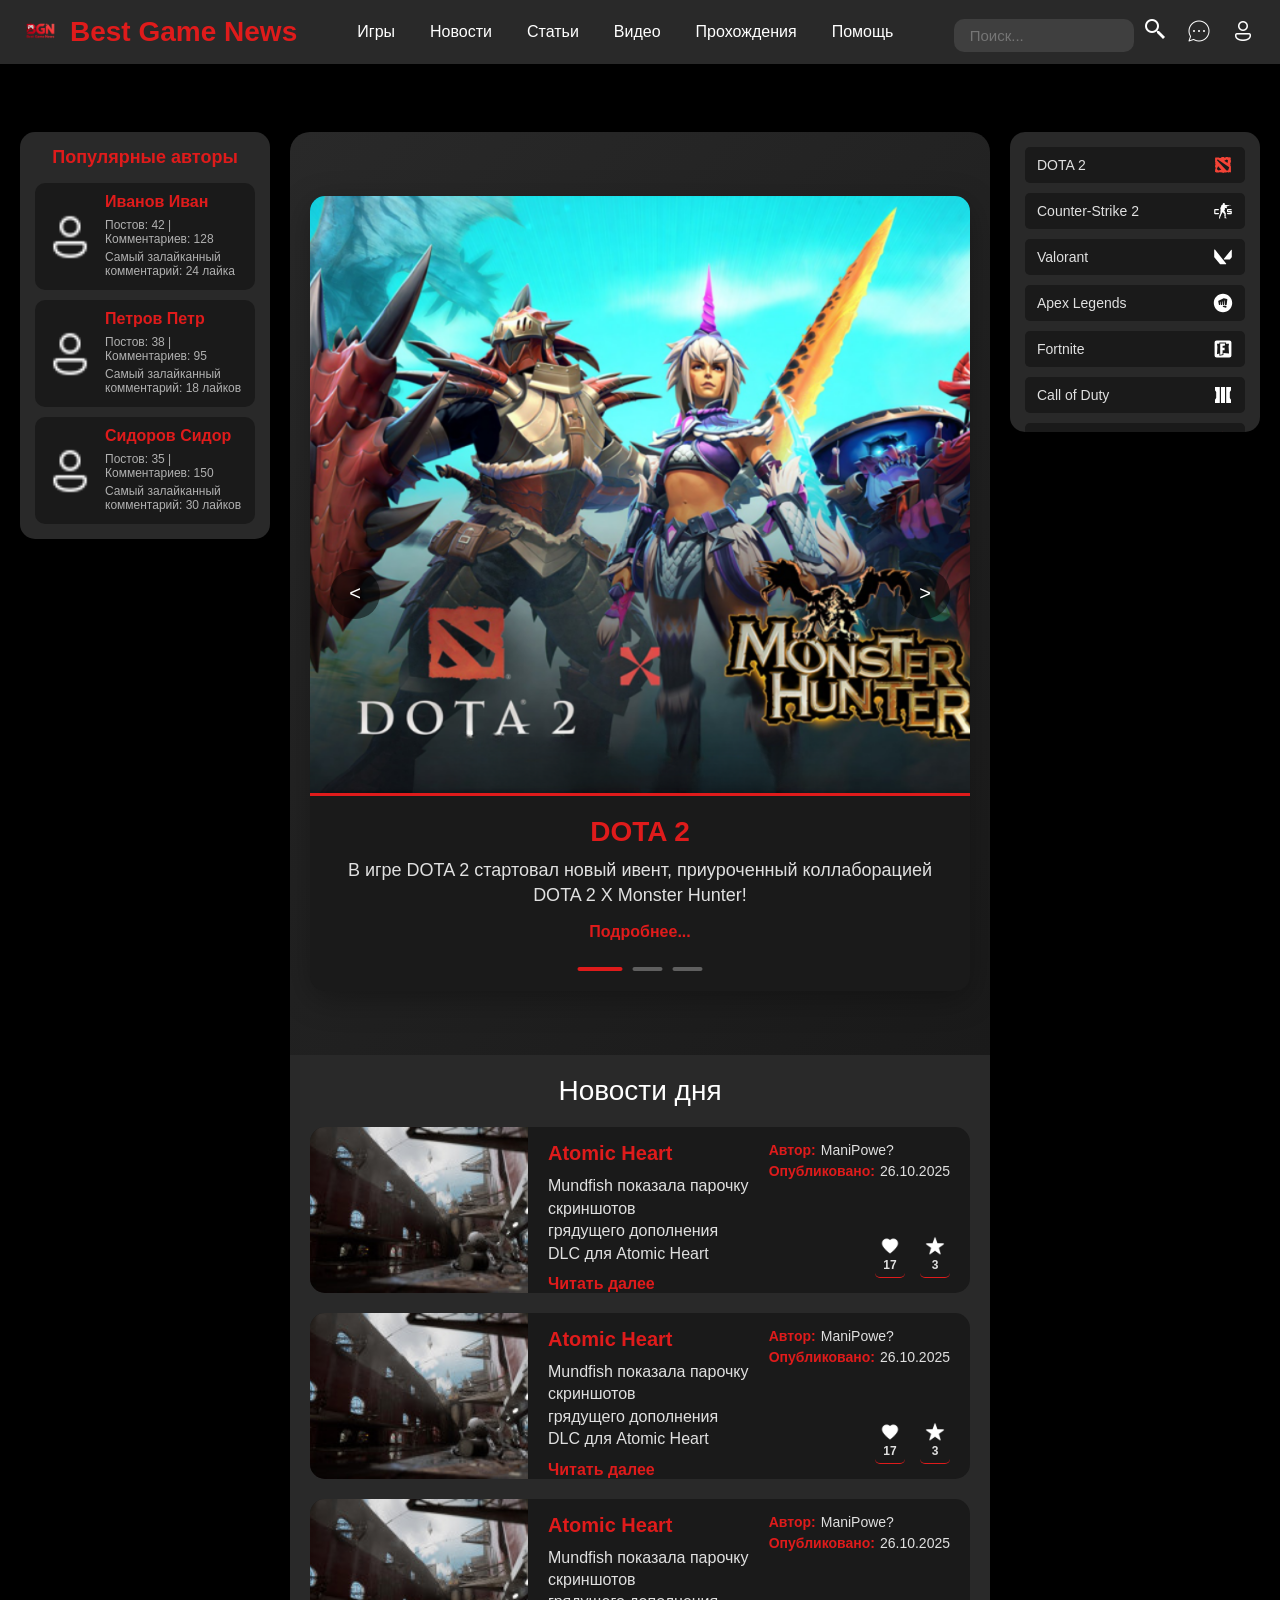
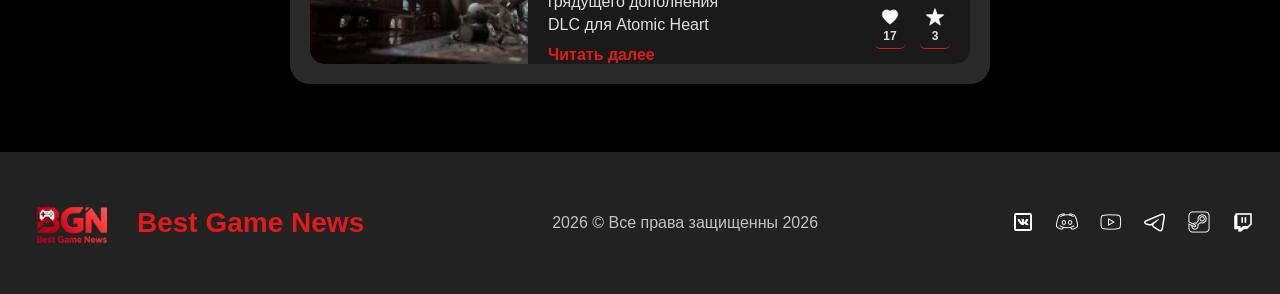
==== index.html @ 0c511cc6 "0.2" ====
<!DOCTYPE html>
<html lang="ru">

<head>
    <meta charset="UTF-8">
    <meta name="viewport" content="width=device-width, initial-scale=1.0">
    <link rel="stylesheet" href="css/style.css">
    <link rel="icon" href="/assets/Media/Photo/asd.png">
    <title>Best Game News</title>
</head>

<body>
    <script src="/assets/JS/main_slider.js"></script>
    <header>
        <div class="header">
            <div class="logo-wrap">
                <a class="logo-link" href="index.html">
                    <img src="/assets/Media/Photo/Logo.png" alt="Логотип Best Game News">
                </a>
                <div class="logo">Best Game News</div>
            </div>
            <nav class="nav">
                <a href="#">Игры</a>
                <a href="#">Новости</a>
                <a href="#">Статьи</a>
                <a href="#">Видео</a>
                <a href="#">Прохождения</a>
                <a href="#">Помощь</a>
            </nav>
            <div class="search-wrap">
                <form action="#" method="get">
                    <input type="search" name="text" class="search-input" placeholder=" Поиск...">
                    <button type="submit" class="search-btn">
                        <img src="/assets/Media/Photo/search.png" alt="Поиск">
                    </button>
                </form>
                <div class="auth">
                    <a href="login.html">
                        <button class="icon-btn" type="button" aria-label="Комментарии">
                            <img src="/assets/Media/Photo/comm.png" alt="Комментарии">
                        </button>
                    </a>
                    <a href="/login.html">
                        <button class="icon-btn" type="button" aria-label="Профиль">
                            <img src="/assets/Media/Photo/man.png" alt="Профиль">
                        </button>
                    </a>
                </div>
            </div>
        </div>
    </header>

    <main>
        <div class="main-container">
            <div class="content-wrapper">
                <div class="left-sidebar">
                    <div class="popular-authors">
                        <h3>Популярные авторы</h3>
                        <div class="author-card">
                            <img src="/assets/Media/Photo/man.png" alt="Фото автора 1">
                            <div class="author-info">
                                <h4>Иванов Иван</h4>
                                <p>Постов: 42 | Комментариев: 128</p>
                                <p>Самый залайканный комментарий: 24 лайка</p>
                            </div>
                        </div>
                        <div class="author-card">
                            <img src="/assets/Media/Photo/man.png" alt="Фото автора 2">
                            <div class="author-info">
                                <h4>Петров Петр</h4>
                                <p>Постов: 38 | Комментариев: 95</p>
                                <p>Самый залайканный комментарий: 18 лайков</p>
                            </div>
                        </div>
                        <div class="author-card">
                            <img src="/assets/Media/Photo/man.png" alt="Фото автора 3">
                            <div class="author-info">
                                <h4>Сидоров Сидор</h4>
                                <p>Постов: 35 | Комментариев: 150</p>
                                <p>Самый залайканный комментарий: 30 лайков</p>
                            </div>
                        </div>
                    </div>
                </div>

                <div class="main-content">
                    <!-- ... остальной HTML ... -->
                    <div class="hero-section">
                        <!-- Контейнер для слайдера -->
                        <div class="hero-slider">
                            <!-- Контейнер для слайдов -->
                            <div class="slider-container">
                                <!-- Слайд 1 -->
                                <div class="hero-card slide active">
                                    <img src="/assets/Media/Photo/dota2.png" loading="lazy" alt="DOTA 2">
                                    <div class="hero-text">
                                        <h2>DOTA 2</h2>
                                        <p>В игре DOTA 2 стартовал новый ивент, приуроченный коллаборацией DOTA 2 X
                                            Monster Hunter!</p>
                                        <a href="#">Подробнее...</a>
                                    </div>
                                </div>
                                <!-- Слайд 2 -->
                                <div class="hero-card slide">
                                    <img src="/assets/Media/Photo/atomic_heart_sl.jpg" loading="lazy" alt="Atomic Heart">
                                    <div class="hero-text">
                                        <h2>Atomic Heart</h2>
                                        <p>Mundfish показала парочку скриншотов грядущего дополнения DLC для Atomic
                                            Heart</p>
                                        <a href="#">Подробнее...</a>
                                    </div>
                                </div>
                                <!-- Слайд 3 -->
                                <div class="hero-card slide">
                                    <img src="/assets/Media/Photo/Calofduty.jpg" loading="lazy" alt="Call of Duty">
                                    <div class="hero-text">
                                        <h2>Call of Duty</h2>
                                        <p>Вышел новый трейлер MWIII</p>
                                        <a href="#">Подробнее...</a>
                                    </div>
                                </div>
                            </div>
                            <button class="slider-btn prev-btn" aria-label="Предыдущий слайд">&lt;</button>
                            <button class="slider-btn next-btn" aria-label="Следующий слайд">&gt;</button>
                            <div class="slider-indicators">
                            </div>
                        </div>
                    </div>
                    <div class="news-container">
                        <div class="section-header">
                            <h2>Новости дня</h2>
                        </div>
                        <div class="news-list">
                            <article>
                                <img src="/assets/Media/Photo/atomic.jpg" alt="Atomic Heart">
                                <div class="news-content">
                                    <div class="content-main">
                                        <h3>Atomic Heart</h3>
                                        <p>Mundfish показала парочку скриншотов<br>грядущего дополнения DLC для Atomic
                                            Heart</p>
                                        <a href="#">Читать далее</a>
                                    </div>
                                    <div class="content-sidebar">
                                        <div class="news-meta">
                                            <div class="meta-item">
                                                <span class="meta-label">Автор:</span>
                                                <span class="meta-value">ManiPowe?</span>
                                            </div>
                                            <div class="meta-item">
                                                <span class="meta-label">Опубликовано:</span>
                                                <span class="meta-value">26.10.2025</span>
                                            </div>
                                        </div>
                                        <div class="news-actions">
                                            <div class="action-btn like-btn">
                                                <img src="/assets/Media/Photo/icons8-лайк-с-заливкой-50.png"
                                                    alt="Нравится">
                                                <span class="action-count">17</span>
                                            </div>
                                            <div class="action-btn favorite-btn">
                                                <img src="/assets/Media/Photo/icons8-звезда-50.png" alt="В избранное">
                                                <span class="action-count">3</span>
                                            </div>
                                        </div>
                                    </div>
                                </div>
                            </article>

                            <article>
                                <img src="/assets/Media/Photo/atomic.jpg" alt="Atomic Heart">
                                <div class="news-content">
                                    <div class="content-main">
                                        <h3>Atomic Heart</h3>
                                        <p>Mundfish показала парочку скриншотов<br>грядущего дополнения DLC для Atomic
                                            Heart</p>
                                        <a href="#">Читать далее</a>
                                    </div>
                                    <div class="content-sidebar">
                                        <div class="news-meta">
                                            <div class="meta-item">
                                                <span class="meta-label">Автор:</span>
                                                <span class="meta-value">ManiPowe?</span>
                                            </div>
                                            <div class="meta-item">
                                                <span class="meta-label">Опубликовано:</span>
                                                <span class="meta-value">26.10.2025</span>
                                            </div>
                                        </div>
                                        <div class="news-actions">
                                            <div class="action-btn like-btn">
                                                <img src="/assets/Media/Photo/icons8-лайк-с-заливкой-50.png"
                                                    alt="Нравится">
                                                <span class="action-count">17</span>
                                            </div>
                                            <div class="action-btn favorite-btn">
                                                <img src="/assets/Media/Photo/icons8-звезда-50.png" alt="В избранное">
                                                <span class="action-count">3</span>
                                            </div>
                                        </div>
                                    </div>
                                </div>
                            </article>

                            <article>
                                <img src="/assets/Media/Photo/atomic.jpg" alt="Atomic Heart">
                                <div class="news-content">
                                    <div class="content-main">
                                        <h3>Atomic Heart</h3>
                                        <p>Mundfish показала парочку скриншотов<br>грядущего дополнения DLC для Atomic
                                            Heart</p>
                                        <a href="#">Читать далее</a>
                                    </div>
                                    <div class="content-sidebar">
                                        <div class="news-meta">
                                            <div class="meta-item">
                                                <span class="meta-label">Автор:</span>
                                                <span class="meta-value">ManiPowe?</span>
                                            </div>
                                            <div class="meta-item">
                                                <span class="meta-label">Опубликовано:</span>
                                                <span class="meta-value">26.10.2025</span>
                                            </div>
                                        </div>
                                        <div class="news-actions">
                                            <div class="action-btn like-btn">
                                                <img src="/assets/Media/Photo/icons8-лайк-с-заливкой-50.png"
                                                    alt="Нравится">
                                                <span class="action-count">17</span>
                                            </div>
                                            <div class="action-btn favorite-btn">
                                                <img src="/assets/Media/Photo/icons8-звезда-50.png" alt="В избранное">
                                                <span class="action-count">3</span>
                                            </div>
                                        </div>
                                    </div>
                                </div>
                            </article>
                        </div>
                    </div>
                </div>

                <div class="right-sidebar">
                    <div class="game-marquee">
                        <div class="marquee-content">
                            <a href="#" class="marquee-item">
                                <span class="game-name">DOTA 2</span>
                                <img class="game-icon" src="/assets/Media/ico/icons8-дота-2.svg" alt="DOTA 2">
                            </a>
                            <a href="#" class="marquee-item">
                                <span class="game-name">Counter-Strike 2</span>
                                <img class="game-icon" src="/assets/Media/ico/icons8-counter-strike.svg"
                                    alt="Counter-Strike 2">
                            </a>
                            <a href="#" class="marquee-item">
                                <span class="game-name">Valorant</span>
                                <img class="game-icon" src="/assets/Media/ico/icons8-valorant.svg" alt="Valorant">
                            </a>
                            <a href="#" class="marquee-item">
                                <span class="game-name">Apex Legends</span>
                                <img class="game-icon" src="/assets/Media/ico/icons8-riot-games.svg" alt="Apex Legends">
                            </a>
                            <a href="#" class="marquee-item">
                                <span class="game-name">Fortnite</span>
                                <img class="game-icon" src="/assets/Media/ico/icons8-fortnite.svg" alt="Fortnite">
                            </a>
                            <a href="#" class="marquee-item">
                                <span class="game-name">Call of Duty</span>
                                <img class="game-icon" src="/assets/Media/ico/icons8-call-of-duty-black-ops-3.svg"
                                    alt="Call of Duty">
                            </a>
                            <a href="#" class="marquee-item">
                                <span class="game-name">League of Legends</span>
                                <img class="game-icon"
                                    src="/assets/Media/ico/icons8-адский-дракон-league-of-legends.svg"
                                    alt="League of Legends">
                            </a>
                            <a href="#" class="marquee-item">
                                <span class="game-name">Overwatch 2</span>
                                <img class="game-icon" src="/assets/Media/ico/icons8-overwatch.svg" alt="Overwatch 2">
                            </a>
                            <a href="#" class="marquee-item">
                                <span class="game-name">Genshin Impact</span>
                                <img class="game-icon" src="/assets/Media/ico/icons8-genshin-impact-logo.svg"
                                    alt="Genshin Impact">
                            </a>
                            <a href="#" class="marquee-item">
                                <span class="game-name">World of Warcraft</span>
                                <img class="game-icon" src="/assets/Media/ico//icons8-world-of-warcraft.svg"
                                    alt="World of Warcraft">
                            </a>
                            <a href="#" class="marquee-item">
                                <span class="game-name">Among Us</span>
                                <img class="game-icon" src="/assets/Media/ico/icons8-among-us.svg" alt="Among Us">
                            </a>
                            <a href="#" class="marquee-item">
                                <span class="game-name">Minecraft</span>
                                <img class="game-icon" src="/assets/Media/ico/icons8-куб-травы-из-minecraft.svg"
                                    alt="Minecraft">
                            </a>
                            <a href="#" class="marquee-item">
                                <span class="game-name">Grand Theft Auto V</span>
                                <img class="game-icon" src="/assets/Media/ico/icons8-grand-theft-auto-v.svg"
                                    alt="Grand Theft Auto V">
                            </a>
                            <a href="#" class="marquee-item">
                                <span class="game-name">Red Dead Redemption 2</span>
                                <img class="game-icon" src="/assets/Media/ico/red-dead-redemption-2-wordmark-light.svg"
                                    alt="Red Dead Redemption 2">
                            </a>
                            <a href="#" class="marquee-item">
                                <span class="game-name">The Witcher 3</span>
                                <img class="game-icon" src="/assets/Media/ico/icons8-ведьмак-2.svg" alt="The Witcher 3">
                            </a>
                        </div>
                    </div>
                </div>
            </div>
        </div>
    </main>


    <footer>
        <div class="footer">
            <div class="footer-logo">
                <img src="/assets/Media/Photo/Logo.png" alt="Логотип Best Game News">
                <p>Best Game News</p>
            </div>
            <div class="prav">
                <p>2026 © Все права защищенны 2026</p>
            </div>
            <div class="social-links">
                <a href="#" aria-label="ВКонтакте">
                    <button type="button"><img src="/assets/Media/Photo/vk.png" alt="ВКонтакте"></button>
                </a>
                <a href="#" aria-label="Discord">
                    <button type="button"><img src="/assets/Media/Photo/discord.png" alt="Discord"></button>
                </a>
                <a href="#" aria-label="YouTube">
                    <button type="button"><img src="/assets/Media/Photo/youtube.png" alt="YouTube"></button>
                </a>
                <a href="#" aria-label="Telegram">
                    <button type="button"><img src="/assets/Media/Photo/tellegram.png" alt="Telegram"></button>
                </a>
                <a href="#" aria-label="Steam">
                    <button type="button"><img src="/assets/Media/Photo/steam.png" alt="Steam"></button>
                </a>
                <a href="#" aria-label="Twitch">
                    <button type="button"><img src="/assets/Media/Photo/twitch.png" alt="Twitch"></button>
                </a>
            </div>
        </div>
    </footer>
</body>

</html>
---- css/style.css ----
* {
    margin: 0;
    padding: 0;
    box-sizing: border-box;
    font-family: 'Segoe UI', Tahoma, Geneva, Verdana, sans-serif;
}

body {
    background-color: #000;
    font-family: 'Gill Sans', 'Gill Sans MT', Calibri, 'Trebuchet MS', sans-serif;
    color: white;
    min-width: 320px;
    min-height: 100vh;
    display: flex;
    flex-direction: column;
}

.header {
    display: flex;
    align-items: center;
    justify-content: space-between;
    background-color: #292929;
    padding: 10px 20px;
    gap: 20px;
    flex-wrap: wrap;
}

.logo-wrap {
    display: flex;
    align-items: center;
    gap: 10px;
    flex-shrink: 0;
}

.logo-wrap img {
    height: 40px;
    width: auto;
}

.logo {
    font-size: 28px;
    font-weight: bold;
    color: #df1b1b;
}

.nav {
    display: flex;
    gap: 15px;
    flex-wrap: wrap;
    justify-content: center;
}

.nav a {
    text-decoration: none;
    color: white;
    cursor: pointer;
    font-size: 16px;
    padding: 5px 10px;
    border-radius: 5px;
    transition: color 0.3s ease;
}

.nav a:hover {
    color: #df1b1b;
}

.search-wrap {
    display: flex;
    align-items: center;
    gap: 10px;
    flex-shrink: 0;
}

.search-input {
    font-size: 15px;
    color: white;
    outline: none;
    border-radius: 10px;
    padding: 8px 12px;
    border: none;
    background-color: rgba(255, 255, 255, 0.1);
    width: 180px;
    transition: background-color 0.3s ease;
}

.search-input:hover,
.search-input:focus {
    background-color: rgba(255, 255, 255, 0.15);
}

.search-btn,
.icon-btn {
    background: transparent;
    border: none;
    cursor: pointer;
    padding: 5px;
    border-radius: 10px;
    transition: background-color 0.3s ease;
}

.search-btn:hover,
.icon-btn:hover {
    background-color: rgba(255, 255, 255, 0.1);
}

.search-btn img,
.icon-btn img {
    width: 24px;
    height: 24px;
}

.auth {
    display: flex;
    gap: 10px;
}

main {
    padding: 0;
    flex: 1 ;
}

.main-container {
    width: 100%;
    padding: 20px;
    margin-top: 3rem;
    display: flex;
    align-items: flex-start;
    gap: 20px;
}

.content-wrapper {
    display: flex;
    gap: 20px;
    justify-content: center;
    align-items: flex-start;
    width: 100%;
    max-width: 1920px;
    margin: 0 auto;
}

.left-sidebar,
.right-sidebar {
    flex: 0 0 250px;
    display: flex;
    flex-direction: column;
    gap: 15px;
}

.popular-authors {
    background-color: #292929;
    border-radius: 15px;
    padding: 15px;
    box-shadow: 0 4px 16px rgba(0, 0, 0, 0.2);
    width: 100%;
}

.popular-authors h3 {
    color: #df1b1b;
    font-size: 18px;
    margin-bottom: 15px;
    text-align: center;
}

.author-card {
    display: flex;
    align-items: center;
    gap: 10px;
    padding: 10px;
    background-color: #1a1a1a;
    border-radius: 10px;
    transition: background-color 0.3s ease;
    margin-bottom: 10px;
}

.author-card:last-child {
    margin-bottom: 0;
}

.author-card:hover {
    background-color: #2a2a2a;
}

.author-card img {
    width: 50px;
    height: 50px;
    border-radius: 50%;
    object-fit: cover;
    flex-shrink: 0;
}

.author-info {
    display: flex;
    flex-direction: column;
    flex-grow: 1;
}

.author-info h4 {
    color: #df1b1b;
    margin-bottom: 5px;
    font-size: 16px;
}

.author-info p {
    font-size: 12px;
    color: #b0b0b0;
    margin: 2px 0;
}

.main-content {
    flex: 1;
    min-width: 0;
    width: 100%;
    max-width: 1200px;
}

.hero-section {
    width: 100%;
    background: linear-gradient(135deg, #292929 0%, #1a1a1a 100%);
    border-radius: 20px 20px 0 0;
    padding: 4rem 20px;
    position: relative;
    overflow: hidden;
}

.hero-slider {
    position: relative;
    width: 100%;
}

.slider-container {
    width: 100%;
    position: relative;
}

.slide {
    display: none;
}

.slide.active {
    display: flex;
    flex-direction: column;
    animation: slideIn 0.6s cubic-bezier(0.25, 0.46, 0.45, 0.94) forwards;
}

@keyframes slideIn {
    0% {
        opacity: 0;
        transform: translateY(30px) scale(0.98);
    }
    100% {
        opacity: 1;
        transform: translateY(0) scale(1);
    }
}

.hero-card {
    width: 100%;
    background: #1a1a1a;
    border-radius: 15px;
    overflow: hidden;
    box-shadow: 0 8px 32px rgba(0, 0, 0, 0.3);
    transition: transform 0.3s ease, box-shadow 0.3s ease;
}

.hero-card:hover {
    transform: translateY(-5px);
    box-shadow: 0 12px 40px rgba(223, 27, 27, 0.2);
}

.hero-card img {
    width: 100%;
    height: 600px;
    object-fit: cover;
    display: block;
    border-bottom: 3px solid #df1b1b;
}

.hero-text {
    padding: 20px 20px 50px 20px;
    text-align: center;
    flex-grow: 1;
}

.hero-text h2 {
    font-size: 28px;
    color: #df1b1b;
    margin-bottom: 10px;
}

.hero-text p {
    font-size: 18px;
    line-height: 1.4;
    margin-bottom: 15px;
    color: #e0e0e0;
    max-width: 800px;
    margin-left: auto;
    margin-right: auto;
}

.hero-text a {
    display: inline-block;
    color: #df1b1b;
    text-decoration: none;
    font-weight: bold;
    transition: color 0.3s ease;
}

.hero-text a:hover {
    color: #ff4444;
    text-decoration: underline;
}

.slider-btn {
    position: absolute;
    top: 50%;
    transform: translateY(-50%);
    background: rgba(0, 0, 0, 0.5);
    color: white;
    border: none;
    width: 50px;
    height: 50px;
    border-radius: 50%;
    font-size: 20px;
    cursor: pointer;
    z-index: 10;
    display: flex;
    align-items: center;
    justify-content: center;
    transition: background-color 0.3s ease, transform 0.2s ease;
}

.slider-btn:hover {
    background: #df1b1b;
    transform: translateY(-50%) scale(1.1);
}

.prev-btn {
    left: 20px;
}

.next-btn {
    right: 20px;
}

.slider-indicators {
    position: absolute;
    bottom: 20px; /* Приподняли индикаторы выше */
    left: 50%;
    transform: translateX(-50%);
    display: flex;
    gap: 10px;
    z-index: 10;
}

/* Индикаторы в виде полосок */
.indicator {
    width: 30px;
    height: 4px;
    border-radius: 2px;
    background: rgba(255, 255, 255, 0.3);
    cursor: pointer;
    transition: background-color 0.3s ease, width 0.3s ease;
}

.indicator.active {
    background: #df1b1b;
    width: 45px; /* Активная полоска становится чуть длиннее */
}

.indicator:hover {
    background: rgba(255, 255, 255, 0.6);
}
.news-container {
    width: 100%;
    background-color: #292929;
    border-radius: 0 0 20px 20px;
    padding: 20px;
}

.section-header h2 {
    font-size: 28px;
    font-weight: 500;
    color: white;
    margin-bottom: 20px;
    text-align: center;
}

.section-header a {
    color: white;
    text-decoration: none;
    display: block;
    margin-top: 10px;
}

.section-header a:hover{
    color: #df1b1b;
    transition: 0.5s;
    text-decoration: underline;
}

.news-list {
    display: flex;
    flex-direction: column;
    gap: 20px;
    margin-top: 20px;
}

.news-list article {
    display: flex;
    align-items: stretch;
    background: #1a1a1a;
    border-radius: 15px;
    overflow: hidden;
}

.news-list img {
    overflow: hidden;
    object-fit: cover;
}

.news-content {
    padding: 15px 20px 0 20px;
    flex: 1;
    display: flex;
    justify-content: space-between;
    align-items: stretch;
    gap: 15px;
}

.content-main {
    display: flex;
    flex-direction: column;
    gap: 10px;
    flex: 1;
    min-width: 0;
}

.content-sidebar {
    display: flex;
    flex-direction: column;
    justify-content: space-between;
    align-items: flex-end;
    gap: 10px;
    padding-bottom: 15px;
}

.news-content h3 {
    font-size: 20px;
    color: #df1b1b;
    margin-bottom: 0;
}

.news-content p {
    font-size: 16px;
    line-height: 1.4;
    margin-bottom: 0;
    color: #e0e0e0;
}

.news-list a {
    display: inline-block;
    color: #df1b1b;
    text-decoration: none;
    font-weight: bold;
    transition: color 0.3s ease;
    align-self: flex-start;
}

.news-list a:hover {
    color: #ff4444;
    text-decoration: underline;
}

.news-meta {
    display: flex;
    flex-direction: column;
    gap: 5px;
    min-width: 0;
    align-self: flex-start;
}

.meta-item {
    display: flex;
    align-items: center;
    gap: 5px;
    font-size: 14px;
    color: #b0b0b0;
    flex-wrap: nowrap;
    min-width: 0;
}

.meta-label {
    color: #df1b1b;
    font-weight: bold;
    flex-shrink: 0;
    white-space: nowrap;
}

.meta-value {
    color: #e0e0e0;
    white-space: nowrap;
    overflow: hidden;
    text-overflow: ellipsis;
    min-width: 0;
}

.news-actions {
    display: flex;
    gap: 15px;
    margin-bottom: 0;
}

.action-btn {
    display: flex;
    flex-direction: column;
    align-items: center; 
    gap: 2px;
    cursor: pointer;
    padding: 5px;
    border-radius: 5px;
    text-align: center;
    border-bottom: solid 1px #df1b1b;

}

.action-btn img {
    width: 20px;
    height: 20px;
}

.action-count {
    font-size: 12px;
    color: #e0e0e0;
    font-weight: bold;
}

.footer {
    margin-top: auto;
    margin-top: 3rem;
    width: 100%;
    display: flex;
    align-items: center;
    justify-content: space-between;
    background-color: #222222;
    padding: 20px;
    flex-wrap: wrap;
    gap: 20px;
}

.footer-logo {
    display: flex;
    align-items: center;
    gap: 15px;
    flex-shrink: 0;
}

.footer-logo p {
    font-size: 28px;
    font-weight: bold;
    color: #df1b1b;
}

.social-links {
    display: flex;
    gap: 10px;
    flex-wrap: wrap;
    justify-content: center;
}

.social-links a {
    display: block;
}

.social-links button {
    background: transparent;
    border: none;
    cursor: pointer;
    padding: 5px;
    border-radius: 10px;
    transition: background-color 0.3s ease;
}

.social-links button:hover {
    background-color: rgba(255, 255, 255, 0.1);
}

.social-links img {
    width: 24px;
    height: 24px;
}

.game-marquee {
    background-color: #292929;
    border-radius: 15px;
    padding: 15px;
    box-shadow: 0 4px 16px rgba(0, 0, 0, 0.2);
    width: 100%;
    height: 300px;
    overflow: hidden;
    display: flex;
    flex-direction: column;
}

.game-marquee h3 {
    color: #df1b1b;
    font-size: 18px;
    margin-bottom: 15px;
    text-align: center;
    flex-shrink: 0;
}

.marquee-content {
    display: flex;
    flex-direction: column;
    animation: marquee-scroll 20s linear infinite;
    gap: 10px;
    flex-shrink: 0;
    height: 200%;
}

.marquee-item {
    display: flex;
    align-items: center;
    justify-content: space-between;
    padding: 8px 12px;
    background-color: #1a1a1a;
    border-radius: 5px;
    color: #e0e0e0;
    text-decoration: none;
    font-size: 14px;
    transition: background-color 0.3s ease, color 0.3s ease;
    flex-shrink: 0;
}

.marquee-item:hover {
    background-color: #df1b1b;
    color: white;
}

.game-name {
    flex-grow: 1;
    margin-right: 10px;
    overflow: hidden;
    text-overflow: ellipsis;
    white-space: nowrap;
}

.game-icon {
    width: 20px;
    height: 20px;
    flex-shrink: 0;
}

.prav{
    color: rgb(196, 196, 196);
}

@keyframes marquee-scroll {
    0% {
        transform: translateY(0);
    }
    100% {
        transform: translateY(-50%);
    }
}

@media (max-width: 1024px) {
    .header {
        flex-direction: column;
        gap: 15px;
        padding: 15px;
    }
    
    .nav {
        gap: 10px;
    }
    
    .search-wrap {
        width: 100%;
        justify-content: center;
    }
    
    .search-input {
        width: 100%;
        max-width: 200px;
    }
    
    .main-container {
        flex-direction: column;
        align-items: stretch;
        padding: 10px;
    }

    .content-wrapper {
        flex-direction: column;
        align-items: stretch;
        gap: 10px;
    }

    .left-sidebar,
    .right-sidebar {
        flex: 0 0 auto;
        order: 2;
        width: 100%;
    }

    .main-content {
        order: 1;
        max-width: 100%;
    }

    .news-list article {
        flex-direction: column;
    }
    
    .news-list img {
        width: 100%;
        height: 150px;
        border-right: none;
        border-bottom: 2px solid #df1b1b;
    }

    .news-content {
        flex-direction: column;
        align-items: stretch;
        padding-bottom: 20px;
    }

    .content-sidebar {
        width: 100%;
        align-items: center;
        order: 2;
        padding-bottom: 0;
    }

    .content-main {
        order: 1;
    }

    .news-meta {
        align-self: center;
    }

    .news-actions {
        align-self: center;
    }
    
    .footer {
        flex-direction: column;
        text-align: center;
    }
}

@media (max-width: 768px) {
    .logo {
        font-size: 24px;
    }
    
    .nav a {
        font-size: 14px;
        padding: 3px 6px;
    }
    
    .section-header h2 {
        font-size: 24px;
    }
    
    .hero-text h2 {
        font-size: 20px;
    }
    
    .hero-text p {
        font-size: 16px;
    }
    
    .news-content h3 {
        font-size: 18px;
    }
    
    .news-content p {
        font-size: 14px;
    }
}

@media (max-width: 480px) {
    body {
        padding: 0;
    }
    
    .main-container {
        padding: 10px;
    }
    
    .header {
        padding: 10px 15px;
    }
    
    .logo {
        font-size: 20px;
    }
    
    .nav {
        gap: 5px;
    }
    
    .nav a {
        font-size: 12px;
        padding: 2px 4px;
    }
    
    .search-input {
        width: 120px;
        font-size: 14px;
        padding: 6px 8px;
    }
    
    .section-header h2 {
        font-size: 20px;
    }
    
    .hero-text {
        padding: 15px;
    }
    
    .hero-text h2 {
        font-size: 18px;
    }
    
    .hero-text p {
        font-size: 14px;
    }
    
    .news-list img {
        height: 120px;
    }
    
    .news-content {
        padding: 10px 15px 20px 15px;
    }
    
    .news-content h3 {
        font-size: 16px;
    }
    
    .footer-logo {
        flex-direction: column;
        gap: 10px;
    }
    
    .footer-logo p {
        font-size: 24px;
    }
    
    .social-links {
        justify-content: center;
    }
}
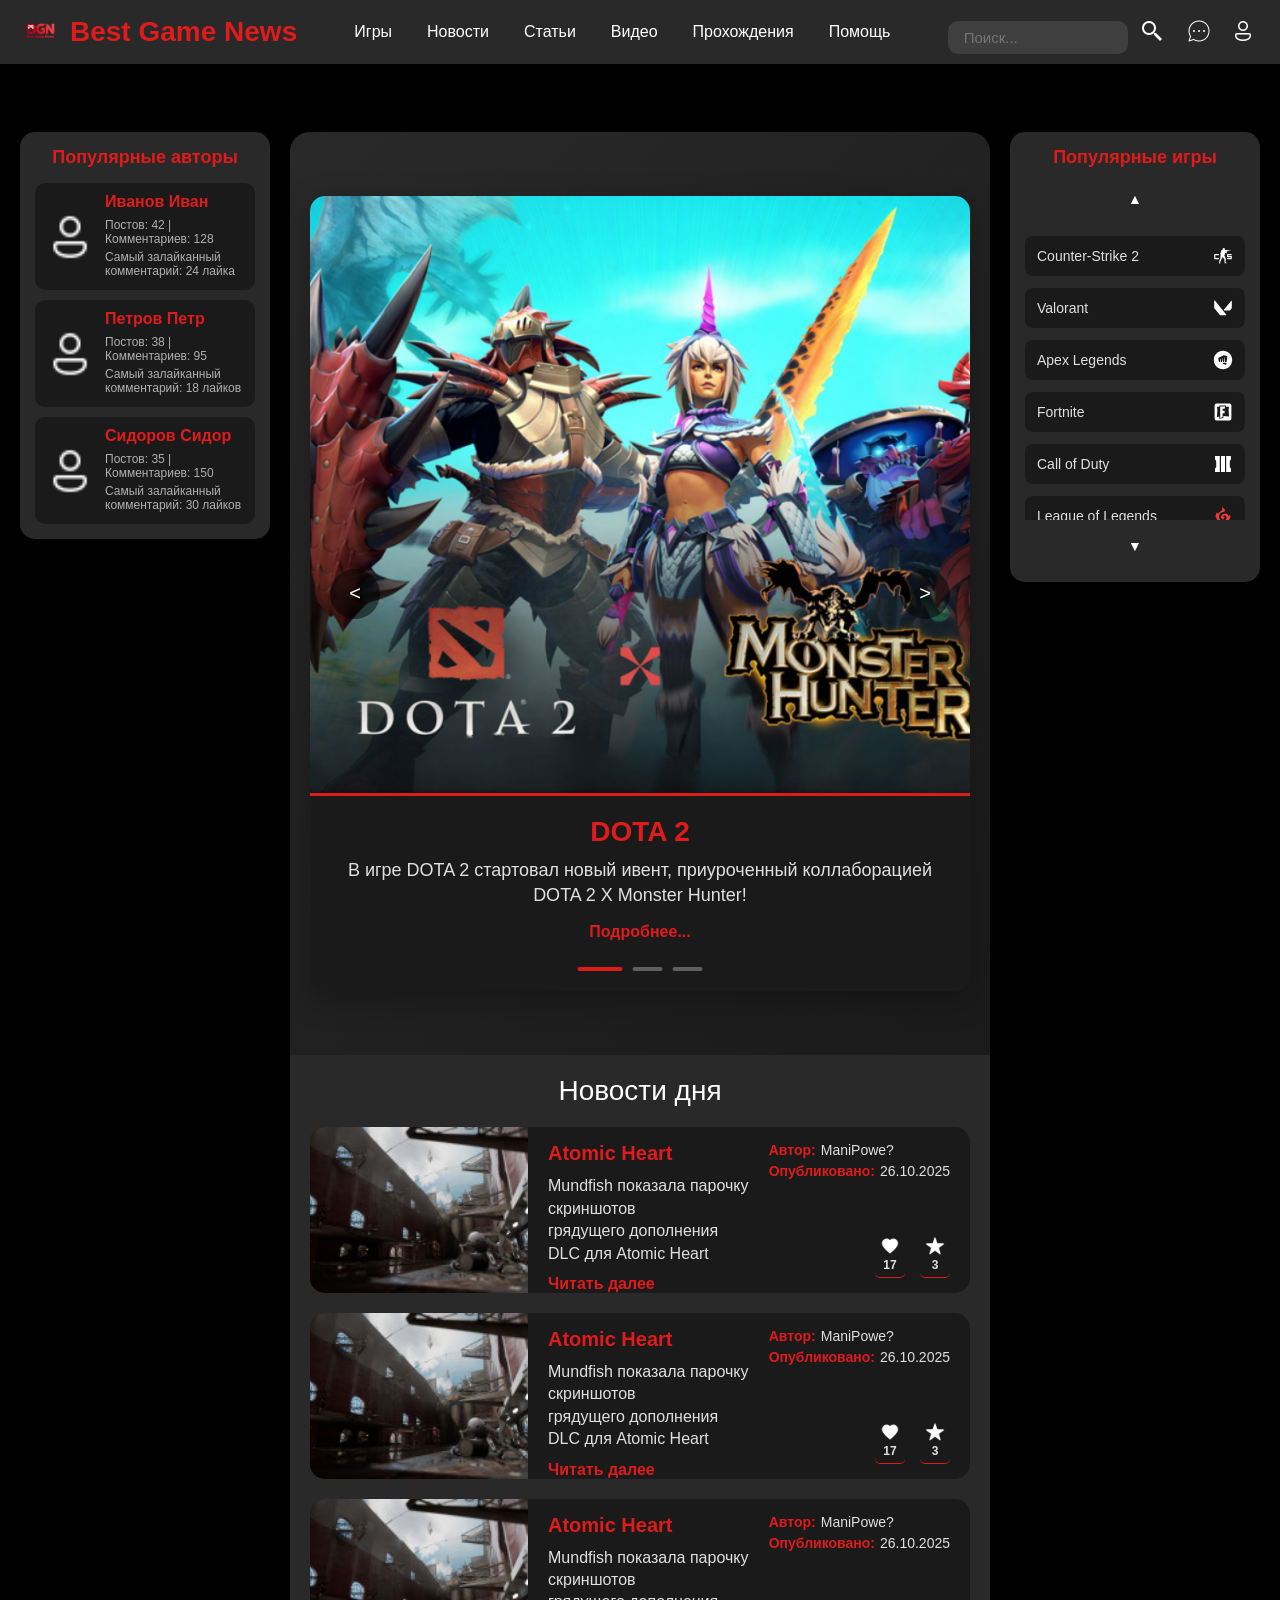
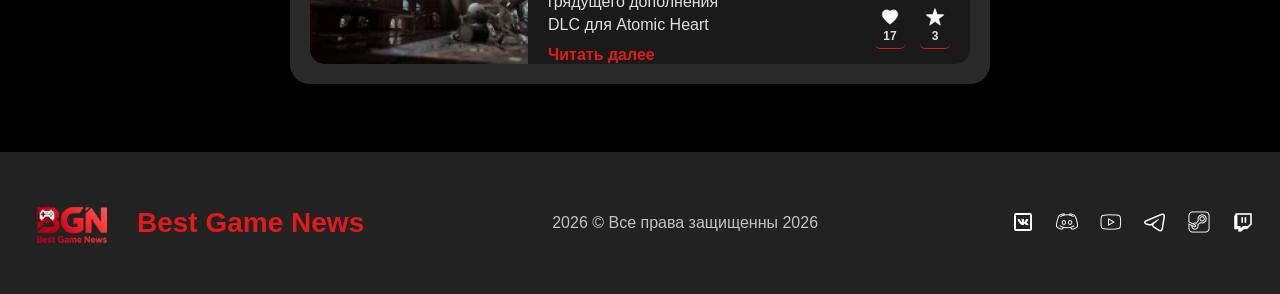
==== commit 29f42ad6: "rigth slider" ====
--- a/index.html
+++ b/index.html
@@ -102,7 +102,8 @@
                                 </div>
                                 <!-- Слайд 2 -->
                                 <div class="hero-card slide">
-                                    <img src="/assets/Media/Photo/atomic_heart_sl.jpg" loading="lazy" alt="Atomic Heart">
+                                    <img src="/assets/Media/Photo/atomic_heart_sl.jpg" loading="lazy"
+                                        alt="Atomic Heart">
                                     <div class="hero-text">
                                         <h2>Atomic Heart</h2>
                                         <p>Mundfish показала парочку скриншотов грядущего дополнения DLC для Atomic
@@ -241,77 +242,93 @@
 
                 <div class="right-sidebar">
                     <div class="game-marquee">
-                        <div class="marquee-content">
-                            <a href="#" class="marquee-item">
-                                <span class="game-name">DOTA 2</span>
-                                <img class="game-icon" src="/assets/Media/ico/icons8-дота-2.svg" alt="DOTA 2">
-                            </a>
-                            <a href="#" class="marquee-item">
-                                <span class="game-name">Counter-Strike 2</span>
-                                <img class="game-icon" src="/assets/Media/ico/icons8-counter-strike.svg"
-                                    alt="Counter-Strike 2">
-                            </a>
-                            <a href="#" class="marquee-item">
-                                <span class="game-name">Valorant</span>
-                                <img class="game-icon" src="/assets/Media/ico/icons8-valorant.svg" alt="Valorant">
-                            </a>
-                            <a href="#" class="marquee-item">
-                                <span class="game-name">Apex Legends</span>
-                                <img class="game-icon" src="/assets/Media/ico/icons8-riot-games.svg" alt="Apex Legends">
-                            </a>
-                            <a href="#" class="marquee-item">
-                                <span class="game-name">Fortnite</span>
-                                <img class="game-icon" src="/assets/Media/ico/icons8-fortnite.svg" alt="Fortnite">
-                            </a>
-                            <a href="#" class="marquee-item">
-                                <span class="game-name">Call of Duty</span>
-                                <img class="game-icon" src="/assets/Media/ico/icons8-call-of-duty-black-ops-3.svg"
-                                    alt="Call of Duty">
-                            </a>
-                            <a href="#" class="marquee-item">
-                                <span class="game-name">League of Legends</span>
-                                <img class="game-icon"
-                                    src="/assets/Media/ico/icons8-адский-дракон-league-of-legends.svg"
-                                    alt="League of Legends">
-                            </a>
-                            <a href="#" class="marquee-item">
-                                <span class="game-name">Overwatch 2</span>
-                                <img class="game-icon" src="/assets/Media/ico/icons8-overwatch.svg" alt="Overwatch 2">
-                            </a>
-                            <a href="#" class="marquee-item">
-                                <span class="game-name">Genshin Impact</span>
-                                <img class="game-icon" src="/assets/Media/ico/icons8-genshin-impact-logo.svg"
-                                    alt="Genshin Impact">
-                            </a>
-                            <a href="#" class="marquee-item">
-                                <span class="game-name">World of Warcraft</span>
-                                <img class="game-icon" src="/assets/Media/ico//icons8-world-of-warcraft.svg"
-                                    alt="World of Warcraft">
-                            </a>
-                            <a href="#" class="marquee-item">
-                                <span class="game-name">Among Us</span>
-                                <img class="game-icon" src="/assets/Media/ico/icons8-among-us.svg" alt="Among Us">
-                            </a>
-                            <a href="#" class="marquee-item">
-                                <span class="game-name">Minecraft</span>
-                                <img class="game-icon" src="/assets/Media/ico/icons8-куб-травы-из-minecraft.svg"
-                                    alt="Minecraft">
-                            </a>
-                            <a href="#" class="marquee-item">
-                                <span class="game-name">Grand Theft Auto V</span>
-                                <img class="game-icon" src="/assets/Media/ico/icons8-grand-theft-auto-v.svg"
-                                    alt="Grand Theft Auto V">
-                            </a>
-                            <a href="#" class="marquee-item">
-                                <span class="game-name">Red Dead Redemption 2</span>
-                                <img class="game-icon" src="/assets/Media/ico/red-dead-redemption-2-wordmark-light.svg"
-                                    alt="Red Dead Redemption 2">
-                            </a>
-                            <a href="#" class="marquee-item">
-                                <span class="game-name">The Witcher 3</span>
-                                <img class="game-icon" src="/assets/Media/ico/icons8-ведьмак-2.svg" alt="The Witcher 3">
-                            </a>
-                        </div>
+                        <h3>Популярные игры</h3>
+
+                        <!-- Кнопка ВВЕРХ -->
+                        <button class="marquee-btn up-btn" aria-label="Прокрутить вверх">▲</button>
+
+                        <!-- Окно просмотра (обрезает всё, что выходит за границы) -->
+                        <div class="marquee-viewport">
+                            <!-- Трек, который мы будем двигать (ваш существующий .marquee-content) -->
+                            <div class="marquee-content">
+                                <a href="#" class="marquee-item">
+                                    <span class="game-name">DOTA 2</span>
+                                    <img class="game-icon" src="/assets/Media/ico/icons8-дота-2.svg" alt="DOTA 2">
+                                </a>
+                                <a href="#" class="marquee-item">
+                                    <span class="game-name">Counter-Strike 2</span>
+                                    <img class="game-icon" src="/assets/Media/ico/icons8-counter-strike.svg"
+                                        alt="Counter-Strike 2">
+                                </a>
+                                <a href="#" class="marquee-item">
+                                    <span class="game-name">Valorant</span>
+                                    <img class="game-icon" src="/assets/Media/ico/icons8-valorant.svg" alt="Valorant">
+                                </a>
+                                <a href="#" class="marquee-item">
+                                    <span class="game-name">Apex Legends</span>
+                                    <img class="game-icon" src="/assets/Media/ico/icons8-riot-games.svg"
+                                        alt="Apex Legends">
+                                </a>
+                                <a href="#" class="marquee-item">
+                                    <span class="game-name">Fortnite</span>
+                                    <img class="game-icon" src="/assets/Media/ico/icons8-fortnite.svg" alt="Fortnite">
+                                </a>
+                                <a href="#" class="marquee-item">
+                                    <span class="game-name">Call of Duty</span>
+                                    <img class="game-icon" src="/assets/Media/ico/icons8-call-of-duty-black-ops-3.svg"
+                                        alt="Call of Duty">
+                                </a>
+                                <a href="#" class="marquee-item">
+                                    <span class="game-name">League of Legends</span>
+                                    <img class="game-icon"
+                                        src="/assets/Media/ico/icons8-адский-дракон-league-of-legends.svg"
+                                        alt="League of Legends">
+                                </a>
+                                <a href="#" class="marquee-item">
+                                    <span class="game-name">Overwatch 2</span>
+                                    <img class="game-icon" src="/assets/Media/ico/icons8-overwatch.svg"
+                                        alt="Overwatch 2">
+                                </a>
+                                <a href="#" class="marquee-item">
+                                    <span class="game-name">Genshin Impact</span>
+                                    <img class="game-icon" src="/assets/Media/ico/icons8-genshin-impact-logo.svg"
+                                        alt="Genshin Impact">
+                                </a>
+                                <a href="#" class="marquee-item">
+                                    <span class="game-name">World of Warcraft</span>
+                                    <img class="game-icon" src="/assets/Media/ico/icons8-world-of-warcraft.svg"
+                                        alt="World of Warcraft">
+                                </a>
+                                <a href="#" class="marquee-item">
+                                    <span class="game-name">Among Us</span>
+                                    <img class="game-icon" src="/assets/Media/ico/icons8-among-us.svg" alt="Among Us">
+                                </a>
+                                <a href="#" class="marquee-item">
+                                    <span class="game-name">Minecraft</span>
+                                    <img class="game-icon" src="/assets/Media/ico/icons8-куб-травы-из-minecraft.svg"
+                                        alt="Minecraft">
+                                </a>
+                                <a href="#" class="marquee-item">
+                                    <span class="game-name">Grand Theft Auto V</span>
+                                    <img class="game-icon" src="/assets/Media/ico/icons8-grand-theft-auto-v.svg"
+                                        alt="Grand Theft Auto V">
+                                </a>
+                                <a href="#" class="marquee-item">
+                                    <span class="game-name">Red Dead Redemption 2</span>
+                                    <img class="game-icon"
+                                        src="/assets/Media/ico/red-dead-redemption-2-wordmark-light.svg"
+                                        alt="Red Dead Redemption 2">
+                                </a>
+                                <a href="#" class="marquee-item">
+                                    <span class="game-name">The Witcher 3</span>
+                                    <img class="game-icon" src="/assets/Media/ico/icons8-ведьмак-2.svg"
+                                        alt="The Witcher 3">
+                                </a>
+                            </div>
+                        </div>
+
+                        <!-- Кнопка ВНИЗ -->
+                        <button class="marquee-btn down-btn" aria-label="Прокрутить вниз">▼</button>
                     </div>
                 </div>
             </div>
--- a/css/style.css
+++ b/css/style.css
@@ -87,7 +87,9 @@
 .search-input:focus {
     background-color: rgba(255, 255, 255, 0.15);
 }
-
+.search-btn{
+    margin: 3px;
+}
 .search-btn,
 .icon-btn {
     background: transparent;
@@ -116,7 +118,7 @@
 
 main {
     padding: 0;
-    flex: 1 ;
+    flex: 1;
 }
 
 .main-container {
@@ -247,6 +249,7 @@
         opacity: 0;
         transform: translateY(30px) scale(0.98);
     }
+
     100% {
         opacity: 1;
         transform: translateY(0) scale(1);
@@ -344,7 +347,8 @@
 
 .slider-indicators {
     position: absolute;
-    bottom: 20px; /* Приподняли индикаторы выше */
+    bottom: 20px;
+    /* Приподняли индикаторы выше */
     left: 50%;
     transform: translateX(-50%);
     display: flex;
@@ -364,12 +368,14 @@
 
 .indicator.active {
     background: #df1b1b;
-    width: 45px; /* Активная полоска становится чуть длиннее */
+    width: 45px;
+    /* Активная полоска становится чуть длиннее */
 }
 
 .indicator:hover {
     background: rgba(255, 255, 255, 0.6);
 }
+
 .news-container {
     width: 100%;
     background-color: #292929;
@@ -392,7 +398,7 @@
     margin-top: 10px;
 }
 
-.section-header a:hover{
+.section-header a:hover {
     color: #df1b1b;
     transition: 0.5s;
     text-decoration: underline;
@@ -513,7 +519,7 @@
 .action-btn {
     display: flex;
     flex-direction: column;
-    align-items: center; 
+    align-items: center;
     gap: 2px;
     cursor: pointer;
     padding: 5px;
@@ -595,36 +601,61 @@
     padding: 15px;
     box-shadow: 0 4px 16px rgba(0, 0, 0, 0.2);
     width: 100%;
-    height: 300px;
-    overflow: hidden;
-    display: flex;
-    flex-direction: column;
+    height: 450px;
+    display: flex;
+    flex-direction: column;
+    position: relative;
 }
 
 .game-marquee h3 {
     color: #df1b1b;
     font-size: 18px;
-    margin-bottom: 15px;
+    margin-bottom: 10px;
     text-align: center;
     flex-shrink: 0;
 }
 
+.marquee-btn {
+    background: none;
+    width: 32px;
+    height: 32px;
+    color: white;
+    border: none;
+    border-radius: 50%;
+    font-size: 14px;
+    cursor: pointer;
+    display: flex;
+    align-items: center;
+    justify-content: center;
+    margin: 5px auto;
+    flex-shrink: 0;
+}
+
+.marquee-btn:hover {
+    background-color: #df1b1b;
+    transform: scale(1.1);
+}
+
+.marquee-viewport {
+    flex-grow: 1;
+    overflow: hidden;
+    position: relative;
+    margin: 5px 0;
+}
+
 .marquee-content {
     display: flex;
     flex-direction: column;
-    animation: marquee-scroll 20s linear infinite;
-    gap: 10px;
-    flex-shrink: 0;
-    height: 200%;
+    gap: 12px;
 }
 
 .marquee-item {
     display: flex;
     align-items: center;
     justify-content: space-between;
-    padding: 8px 12px;
+    padding: 10px 12px;
     background-color: #1a1a1a;
-    border-radius: 5px;
+    border-radius: 8px;
     color: #e0e0e0;
     text-decoration: none;
     font-size: 14px;
@@ -651,17 +682,8 @@
     flex-shrink: 0;
 }
 
-.prav{
+.prav {
     color: rgb(196, 196, 196);
-}
-
-@keyframes marquee-scroll {
-    0% {
-        transform: translateY(0);
-    }
-    100% {
-        transform: translateY(-50%);
-    }
 }
 
 @media (max-width: 1024px) {
@@ -670,21 +692,21 @@
         gap: 15px;
         padding: 15px;
     }
-    
+
     .nav {
         gap: 10px;
     }
-    
+
     .search-wrap {
         width: 100%;
         justify-content: center;
     }
-    
+
     .search-input {
         width: 100%;
         max-width: 200px;
     }
-    
+
     .main-container {
         flex-direction: column;
         align-items: stretch;
@@ -712,7 +734,7 @@
     .news-list article {
         flex-direction: column;
     }
-    
+
     .news-list img {
         width: 100%;
         height: 150px;
@@ -744,7 +766,7 @@
     .news-actions {
         align-self: center;
     }
-    
+
     .footer {
         flex-direction: column;
         text-align: center;
@@ -755,28 +777,28 @@
     .logo {
         font-size: 24px;
     }
-    
+
     .nav a {
         font-size: 14px;
         padding: 3px 6px;
     }
-    
+
     .section-header h2 {
         font-size: 24px;
     }
-    
+
     .hero-text h2 {
         font-size: 20px;
     }
-    
+
     .hero-text p {
         font-size: 16px;
     }
-    
+
     .news-content h3 {
         font-size: 18px;
     }
-    
+
     .news-content p {
         font-size: 14px;
     }
@@ -786,71 +808,71 @@
     body {
         padding: 0;
     }
-    
+
     .main-container {
         padding: 10px;
     }
-    
+
     .header {
         padding: 10px 15px;
     }
-    
+
     .logo {
         font-size: 20px;
     }
-    
+
     .nav {
         gap: 5px;
     }
-    
+
     .nav a {
         font-size: 12px;
         padding: 2px 4px;
     }
-    
+
     .search-input {
         width: 120px;
         font-size: 14px;
         padding: 6px 8px;
     }
-    
+
     .section-header h2 {
         font-size: 20px;
     }
-    
+
     .hero-text {
         padding: 15px;
     }
-    
+
     .hero-text h2 {
         font-size: 18px;
     }
-    
+
     .hero-text p {
         font-size: 14px;
     }
-    
+
     .news-list img {
         height: 120px;
     }
-    
+
     .news-content {
         padding: 10px 15px 20px 15px;
     }
-    
+
     .news-content h3 {
         font-size: 16px;
     }
-    
+
     .footer-logo {
         flex-direction: column;
         gap: 10px;
     }
-    
+
     .footer-logo p {
         font-size: 24px;
     }
-    
+
     .social-links {
         justify-content: center;
     }
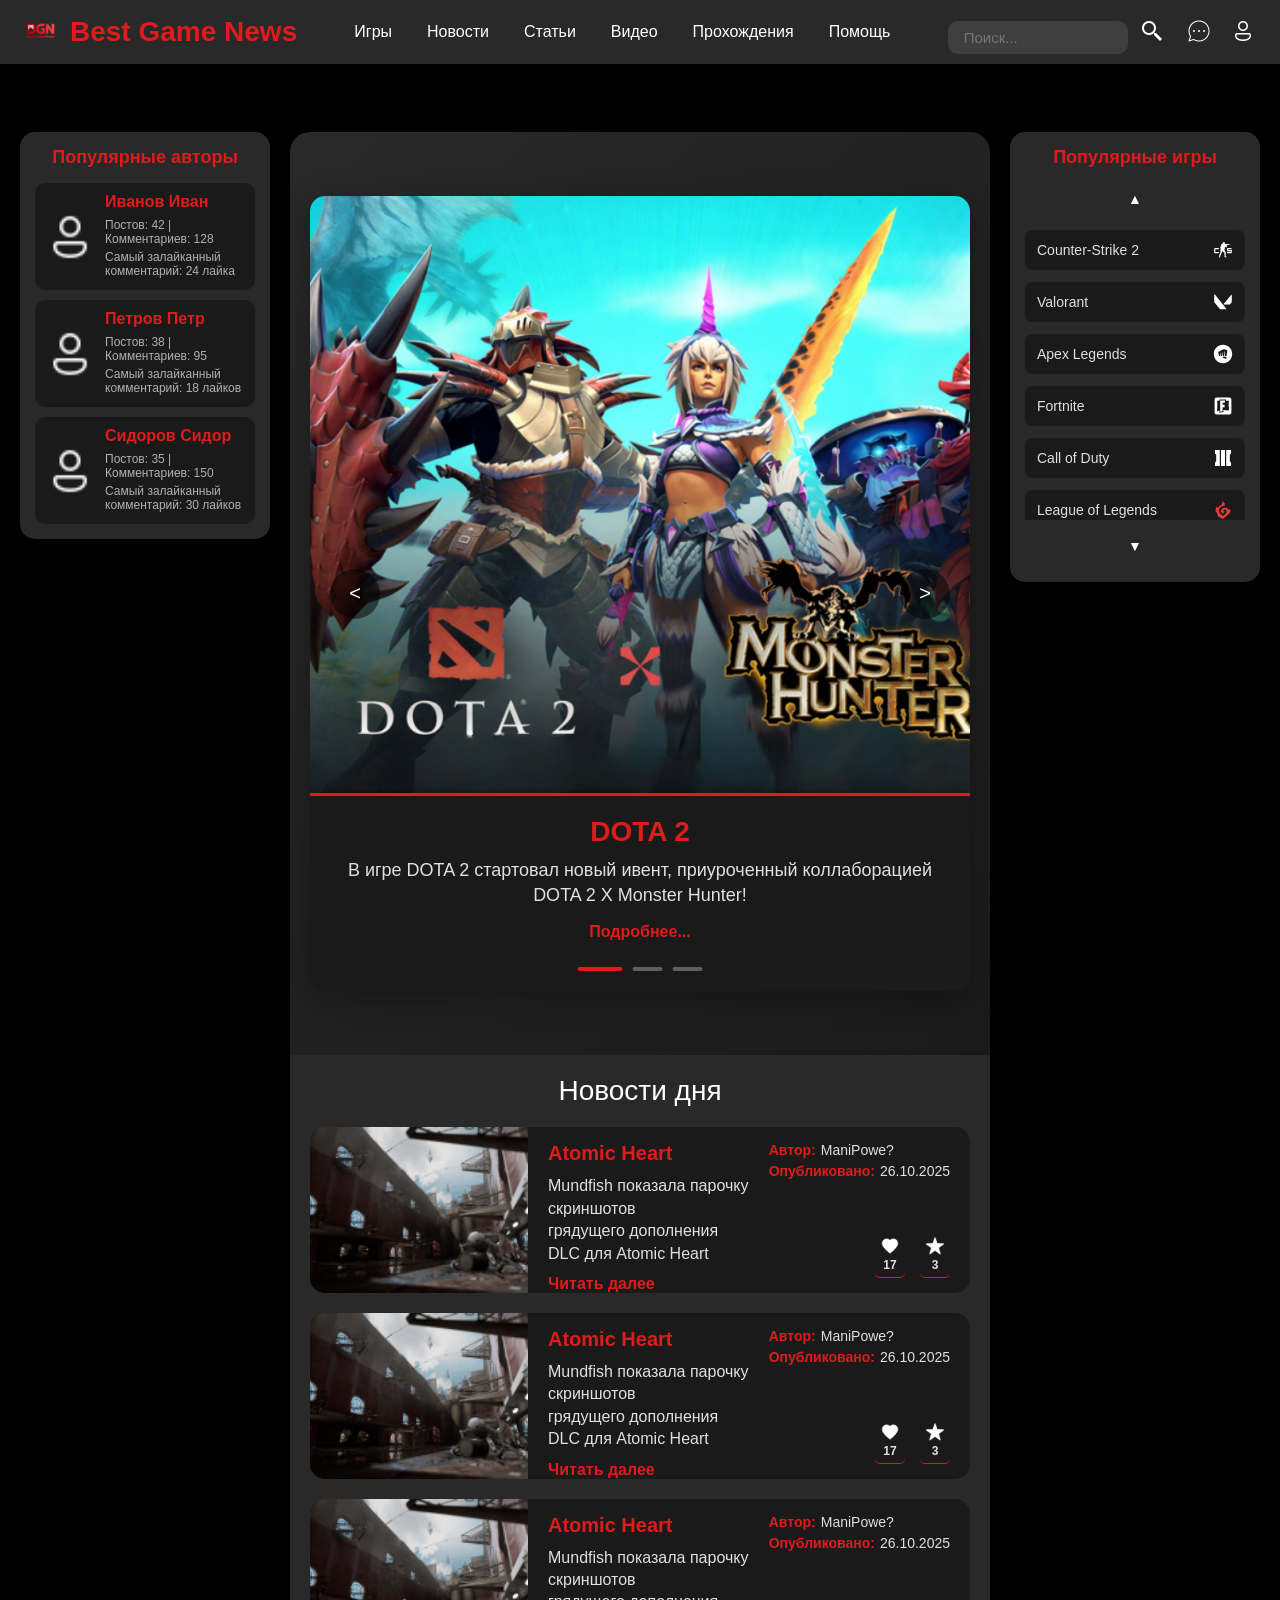
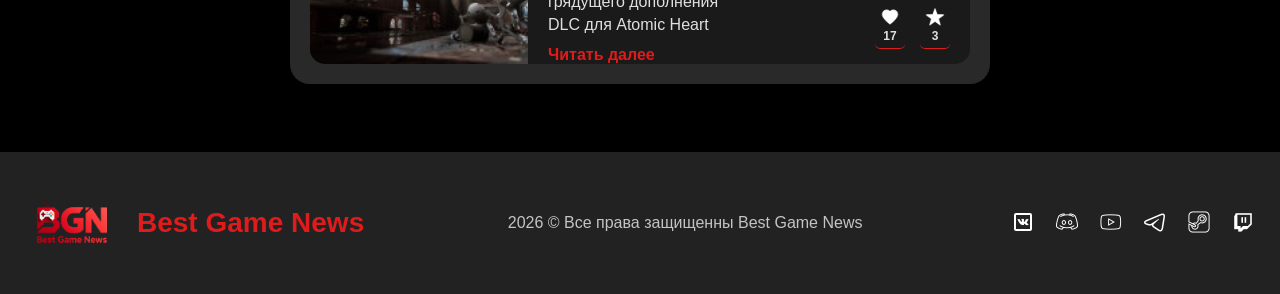
==== commit 8f07c174: "1" ====
--- a/index.html
+++ b/index.html
@@ -343,7 +343,7 @@
                 <p>Best Game News</p>
             </div>
             <div class="prav">
-                <p>2026 © Все права защищенны 2026</p>
+                <p>2026 © Все права защищенны Best Game News</p>
             </div>
             <div class="social-links">
                 <a href="#" aria-label="ВКонтакте">
